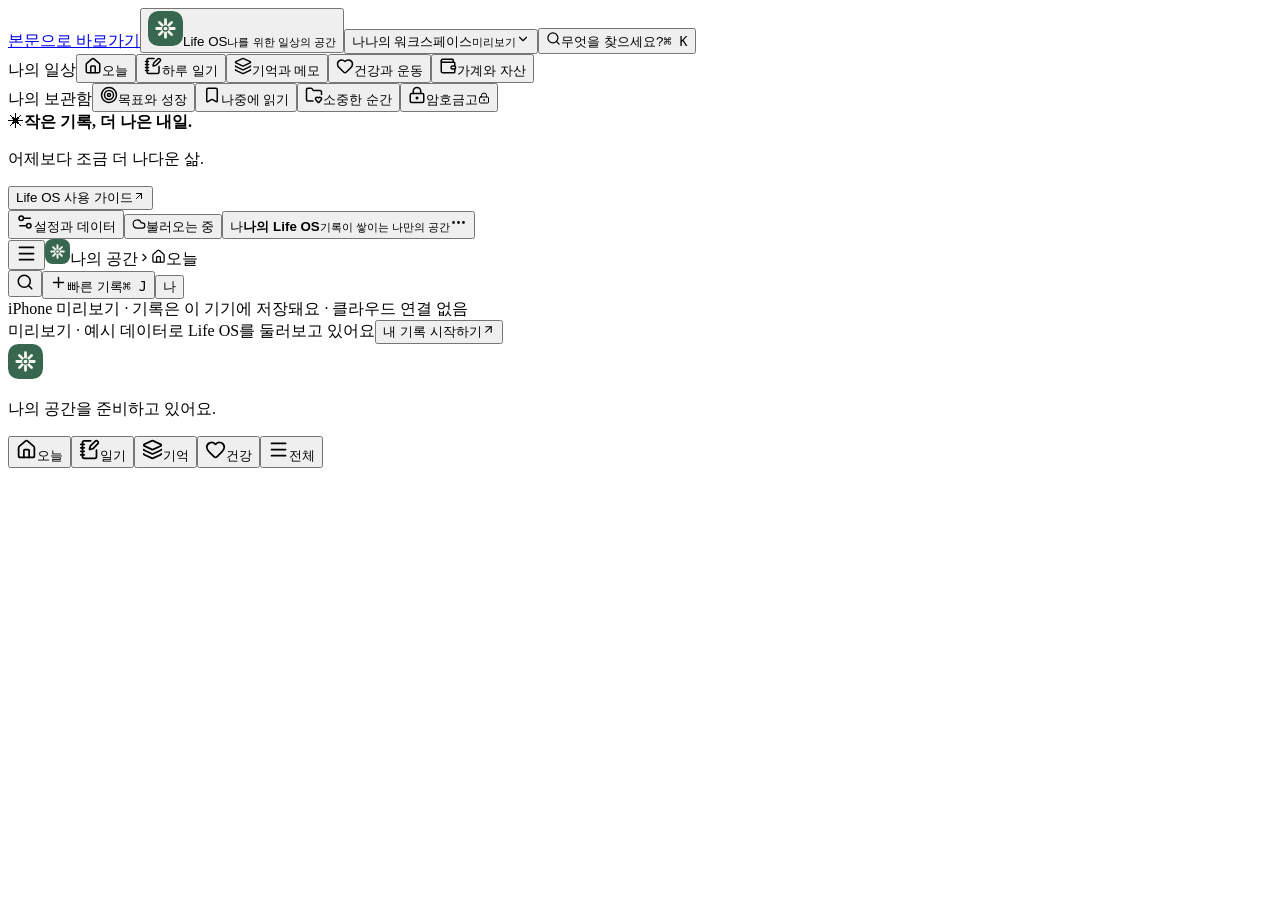
==== index.html @ 58270450 "Publish final mobile form labels (e058612)" ====
<!DOCTYPE html><!--ZVT_ouQ_8qPMRodNHxAwD--><html lang="ko"><head><meta charSet="utf-8"/><meta name="viewport" content="width=device-width, initial-scale=1, maximum-scale=5, viewport-fit=cover, user-scalable=yes"/><link rel="stylesheet" href="/life-os-preview/_next/static/css/5f146558dd78c347.css" data-precedence="next"/><link rel="stylesheet" href="/life-os-preview/_next/static/css/6b6b8d542227dc11.css" data-precedence="next"/><link rel="preload" as="script" fetchPriority="low" href="/life-os-preview/_next/static/chunks/webpack-3ca9d84e70047cd1.js"/><script src="/life-os-preview/_next/static/chunks/4bd1b696-21f374d1156f834a.js" async=""></script><script src="/life-os-preview/_next/static/chunks/255-98f74f240120ecde.js" async=""></script><script src="/life-os-preview/_next/static/chunks/main-app-46abf93aa60a76f0.js" async=""></script><script src="/life-os-preview/_next/static/chunks/app/not-found-41e54d8db287b34d.js" async=""></script><script src="/life-os-preview/_next/static/chunks/0e142730-4d93b820d0ef54a9.js" async=""></script><script src="/life-os-preview/_next/static/chunks/711f8d0a-b3cd8eb11a6646cd.js" async=""></script><script src="/life-os-preview/_next/static/chunks/d8adc87b-2cb2e5471e2c8c6d.js" async=""></script><script src="/life-os-preview/_next/static/chunks/646-1cad0a4ef7252cbd.js" async=""></script><script src="/life-os-preview/_next/static/chunks/app/page-7c8b6e9e6233e9b8.js" async=""></script><script src="/life-os-preview/_next/static/chunks/app/global-error-e2a6159bb9f7cc76.js" async=""></script><meta name="theme-color" content="#f6f7f5"/><title>Life OS — iPhone 미리보기</title><meta name="description" content="하루의 기록이 내일의 방향이 되도록. 일기, 건강, 기억, 재정과 성장을 연결하는 나만의 Life OS."/><link rel="manifest" href="/life-os-preview/manifest.json"/><meta name="mobile-web-app-capable" content="yes"/><meta name="apple-mobile-web-app-title" content="Life OS"/><meta name="apple-mobile-web-app-status-bar-style" content="default"/><link rel="icon" href="/life-os-preview/icons/icon-192.svg"/><link rel="apple-touch-icon" href="/life-os-preview/icons/apple-touch-icon.png"/><script src="/life-os-preview/_next/static/chunks/polyfills-42372ed130431b0a.js" noModule=""></script></head><body><div hidden=""><!--$--><!--/$--></div><div class="life-app"><aside class="sidebar"><a href="#main-content" class="skip-link">본문으로 바로가기</a><button class="brand" aria-label="Life OS 홈"><svg width="35" height="35" viewBox="0 0 40 40" fill="none" aria-hidden="true"><rect width="40" height="40" rx="12" fill="#386750"></rect><path d="M20 10V30M10 20H30M13 13L27 27M13 27L27 13" stroke="#F7F8ED" stroke-width="3.2" stroke-linecap="round"></path><circle cx="20" cy="20" r="3.8" fill="#386750"></circle><circle cx="20" cy="20" r="2.1" fill="#F7F8ED"></circle></svg><span>Life OS<small>나를 위한 일상의 공간</small></span></button><button class="workspace-switch"><span class="workspace-avatar">나</span><span>나의 워크스페이스<small>미리보기</small></span><svg xmlns="http://www.w3.org/2000/svg" width="14" height="14" viewBox="0 0 24 24" fill="none" stroke="currentColor" stroke-width="2" stroke-linecap="round" stroke-linejoin="round" class="lucide lucide-chevron-down" aria-hidden="true"><path d="m6 9 6 6 6-6"></path></svg></button><button class="sidebar-search"><svg xmlns="http://www.w3.org/2000/svg" width="15" height="15" viewBox="0 0 24 24" fill="none" stroke="currentColor" stroke-width="2" stroke-linecap="round" stroke-linejoin="round" class="lucide lucide-search" aria-hidden="true"><path d="m21 21-4.34-4.34"></path><circle cx="11" cy="11" r="8"></circle></svg><span>무엇을 찾으세요?</span><kbd>⌘ K</kbd></button><nav aria-label="주 메뉴"><div class="nav-group"><span class="nav-label">나의 일상</span><button class="nav-item active" aria-current="page"><svg xmlns="http://www.w3.org/2000/svg" width="18" height="18" viewBox="0 0 24 24" fill="none" stroke="currentColor" stroke-width="2" stroke-linecap="round" stroke-linejoin="round" class="lucide lucide-house lucide-home" aria-hidden="true"><path d="M15 21v-8a1 1 0 0 0-1-1h-4a1 1 0 0 0-1 1v8"></path><path d="M3 10a2 2 0 0 1 .709-1.528l7-6a2 2 0 0 1 2.582 0l7 6A2 2 0 0 1 21 10v9a2 2 0 0 1-2 2H5a2 2 0 0 1-2-2z"></path></svg><span>오늘</span><span class="nav-today-dot"></span></button><button class="nav-item "><svg xmlns="http://www.w3.org/2000/svg" width="18" height="18" viewBox="0 0 24 24" fill="none" stroke="currentColor" stroke-width="2" stroke-linecap="round" stroke-linejoin="round" class="lucide lucide-notebook-pen" aria-hidden="true"><path d="M13.4 2H6a2 2 0 0 0-2 2v16a2 2 0 0 0 2 2h12a2 2 0 0 0 2-2v-7.4"></path><path d="M2 6h4"></path><path d="M2 10h4"></path><path d="M2 14h4"></path><path d="M2 18h4"></path><path d="M21.378 5.626a1 1 0 1 0-3.004-3.004l-5.01 5.012a2 2 0 0 0-.506.854l-.837 2.87a.5.5 0 0 0 .62.62l2.87-.837a2 2 0 0 0 .854-.506z"></path></svg><span>하루 일기</span></button><button class="nav-item "><svg xmlns="http://www.w3.org/2000/svg" width="18" height="18" viewBox="0 0 24 24" fill="none" stroke="currentColor" stroke-width="2" stroke-linecap="round" stroke-linejoin="round" class="lucide lucide-layers lucide-layers-3" aria-hidden="true"><path d="M12.83 2.18a2 2 0 0 0-1.66 0L2.6 6.08a1 1 0 0 0 0 1.83l8.58 3.91a2 2 0 0 0 1.66 0l8.58-3.9a1 1 0 0 0 0-1.83z"></path><path d="M2 12a1 1 0 0 0 .58.91l8.6 3.91a2 2 0 0 0 1.65 0l8.58-3.9A1 1 0 0 0 22 12"></path><path d="M2 17a1 1 0 0 0 .58.91l8.6 3.91a2 2 0 0 0 1.65 0l8.58-3.9A1 1 0 0 0 22 17"></path></svg><span>기억과 메모</span></button><button class="nav-item "><svg xmlns="http://www.w3.org/2000/svg" width="18" height="18" viewBox="0 0 24 24" fill="none" stroke="currentColor" stroke-width="2" stroke-linecap="round" stroke-linejoin="round" class="lucide lucide-heart" aria-hidden="true"><path d="M2 9.5a5.5 5.5 0 0 1 9.591-3.676.56.56 0 0 0 .818 0A5.49 5.49 0 0 1 22 9.5c0 2.29-1.5 4-3 5.5l-5.492 5.313a2 2 0 0 1-3 .019L5 15c-1.5-1.5-3-3.2-3-5.5"></path></svg><span>건강과 운동</span></button><button class="nav-item "><svg xmlns="http://www.w3.org/2000/svg" width="18" height="18" viewBox="0 0 24 24" fill="none" stroke="currentColor" stroke-width="2" stroke-linecap="round" stroke-linejoin="round" class="lucide lucide-wallet" aria-hidden="true"><path d="M19 7V4a1 1 0 0 0-1-1H5a2 2 0 0 0 0 4h15a1 1 0 0 1 1 1v4h-3a2 2 0 0 0 0 4h3a1 1 0 0 0 1-1v-2a1 1 0 0 0-1-1"></path><path d="M3 5v14a2 2 0 0 0 2 2h15a1 1 0 0 0 1-1v-4"></path></svg><span>가계와 자산</span></button></div><div class="nav-group"><span class="nav-label">나의 보관함</span><button class="nav-item "><svg xmlns="http://www.w3.org/2000/svg" width="18" height="18" viewBox="0 0 24 24" fill="none" stroke="currentColor" stroke-width="2" stroke-linecap="round" stroke-linejoin="round" class="lucide lucide-target" aria-hidden="true"><circle cx="12" cy="12" r="10"></circle><circle cx="12" cy="12" r="6"></circle><circle cx="12" cy="12" r="2"></circle></svg><span>목표와 성장</span></button><button class="nav-item "><svg xmlns="http://www.w3.org/2000/svg" width="18" height="18" viewBox="0 0 24 24" fill="none" stroke="currentColor" stroke-width="2" stroke-linecap="round" stroke-linejoin="round" class="lucide lucide-bookmark" aria-hidden="true"><path d="M17 3a2 2 0 0 1 2 2v15a1 1 0 0 1-1.496.868l-4.512-2.578a2 2 0 0 0-1.984 0l-4.512 2.578A1 1 0 0 1 5 20V5a2 2 0 0 1 2-2z"></path></svg><span>나중에 읽기</span></button><button class="nav-item "><svg xmlns="http://www.w3.org/2000/svg" width="18" height="18" viewBox="0 0 24 24" fill="none" stroke="currentColor" stroke-width="2" stroke-linecap="round" stroke-linejoin="round" class="lucide lucide-folder-heart" aria-hidden="true"><path d="M10.638 20H4a2 2 0 0 1-2-2V5a2 2 0 0 1 2-2h3.9a2 2 0 0 1 1.69.9l.81 1.2a2 2 0 0 0 1.67.9H20a2 2 0 0 1 2 2v3.417"></path><path d="M14.62 18.8A2.25 2.25 0 1 1 18 15.836a2.25 2.25 0 1 1 3.38 2.966l-2.626 2.856a.998.998 0 0 1-1.507 0z"></path></svg><span>소중한 순간</span></button><button class="nav-item "><svg xmlns="http://www.w3.org/2000/svg" width="18" height="18" viewBox="0 0 24 24" fill="none" stroke="currentColor" stroke-width="2" stroke-linecap="round" stroke-linejoin="round" class="lucide lucide-lock-keyhole" aria-hidden="true"><circle cx="12" cy="16" r="1"></circle><rect x="3" y="10" width="18" height="12" rx="2"></rect><path d="M7 10V7a5 5 0 0 1 10 0v3"></path></svg><span>암호금고</span><svg xmlns="http://www.w3.org/2000/svg" width="12" height="12" viewBox="0 0 24 24" fill="none" stroke="currentColor" stroke-width="2" stroke-linecap="round" stroke-linejoin="round" class="lucide lucide-lock-keyhole nav-end-icon" aria-hidden="true"><circle cx="12" cy="16" r="1"></circle><rect x="3" y="10" width="18" height="12" rx="2"></rect><path d="M7 10V7a5 5 0 0 1 10 0v3"></path></svg></button></div></nav><div class="sidebar-bottom"><div class="sidebar-note"><span class="mini-plant">✳</span><strong>작은 기록, 더 나은 내일.</strong><p>어제보다 조금 더 나다운 삶.</p><button>Life OS 사용 가이드<svg xmlns="http://www.w3.org/2000/svg" width="12" height="12" viewBox="0 0 24 24" fill="none" stroke="currentColor" stroke-width="2" stroke-linecap="round" stroke-linejoin="round" class="lucide lucide-arrow-up-right" aria-hidden="true"><path d="M7 7h10v10"></path><path d="M7 17 17 7"></path></svg></button></div><button class="nav-item "><svg xmlns="http://www.w3.org/2000/svg" width="18" height="18" viewBox="0 0 24 24" fill="none" stroke="currentColor" stroke-width="2" stroke-linecap="round" stroke-linejoin="round" class="lucide lucide-settings-2" aria-hidden="true"><path d="M14 17H5"></path><path d="M19 7h-9"></path><circle cx="17" cy="17" r="3"></circle><circle cx="7" cy="7" r="3"></circle></svg><span>설정과 데이터</span></button><button class="sync-status"><svg xmlns="http://www.w3.org/2000/svg" width="14" height="14" viewBox="0 0 24 24" fill="none" stroke="currentColor" stroke-width="2" stroke-linecap="round" stroke-linejoin="round" class="lucide lucide-cloud" aria-hidden="true"><path d="M17.5 19H9a7 7 0 1 1 6.71-9h1.79a4.5 4.5 0 1 1 0 9Z"></path></svg><span>불러오는 중</span><span class="status-dot "></span></button><button class="sidebar-profile"><span class="avatar">나</span><span><strong>나의 Life OS</strong><small>기록이 쌓이는 나만의 공간</small></span><svg xmlns="http://www.w3.org/2000/svg" width="17" height="17" viewBox="0 0 24 24" fill="none" stroke="currentColor" stroke-width="2" stroke-linecap="round" stroke-linejoin="round" class="lucide lucide-ellipsis lucide-more-horizontal" aria-hidden="true"><circle cx="12" cy="12" r="1"></circle><circle cx="19" cy="12" r="1"></circle><circle cx="5" cy="12" r="1"></circle></svg></button></div></aside><div class="app-workspace"><header class="topbar"><div class="breadcrumb"><button class="mobile-menu icon-button" aria-label="전체 메뉴 열기"><svg xmlns="http://www.w3.org/2000/svg" width="21" height="21" viewBox="0 0 24 24" fill="none" stroke="currentColor" stroke-width="2" stroke-linecap="round" stroke-linejoin="round" class="lucide lucide-menu" aria-hidden="true"><path d="M4 5h16"></path><path d="M4 12h16"></path><path d="M4 19h16"></path></svg></button><svg width="25" height="25" viewBox="0 0 40 40" fill="none" aria-hidden="true"><rect width="40" height="40" rx="12" fill="#386750"></rect><path d="M20 10V30M10 20H30M13 13L27 27M13 27L27 13" stroke="#F7F8ED" stroke-width="3.2" stroke-linecap="round"></path><circle cx="20" cy="20" r="3.8" fill="#386750"></circle><circle cx="20" cy="20" r="2.1" fill="#F7F8ED"></circle></svg><span class="breadcrumb-space">나의 공간</span><svg xmlns="http://www.w3.org/2000/svg" width="13" height="13" viewBox="0 0 24 24" fill="none" stroke="currentColor" stroke-width="2" stroke-linecap="round" stroke-linejoin="round" class="lucide lucide-chevron-right" aria-hidden="true"><path d="m9 18 6-6-6-6"></path></svg><span class="breadcrumb-current"><svg xmlns="http://www.w3.org/2000/svg" width="15" height="15" viewBox="0 0 24 24" fill="none" stroke="currentColor" stroke-width="2" stroke-linecap="round" stroke-linejoin="round" class="lucide lucide-house lucide-home" aria-hidden="true"><path d="M15 21v-8a1 1 0 0 0-1-1h-4a1 1 0 0 0-1 1v8"></path><path d="M3 10a2 2 0 0 1 .709-1.528l7-6a2 2 0 0 1 2.582 0l7 6A2 2 0 0 1 21 10v9a2 2 0 0 1-2 2H5a2 2 0 0 1-2-2z"></path></svg>오늘</span></div><div class="topbar-actions"><button class="topbar-search icon-button" aria-label="전체 기록 검색"><svg xmlns="http://www.w3.org/2000/svg" width="18" height="18" viewBox="0 0 24 24" fill="none" stroke="currentColor" stroke-width="2" stroke-linecap="round" stroke-linejoin="round" class="lucide lucide-search" aria-hidden="true"><path d="m21 21-4.34-4.34"></path><circle cx="11" cy="11" r="8"></circle></svg></button><button class="quick-add"><svg xmlns="http://www.w3.org/2000/svg" width="17" height="17" viewBox="0 0 24 24" fill="none" stroke="currentColor" stroke-width="2" stroke-linecap="round" stroke-linejoin="round" class="lucide lucide-plus" aria-hidden="true"><path d="M5 12h14"></path><path d="M12 5v14"></path></svg><span>빠른 기록</span><kbd>⌘ J</kbd></button><button class="avatar topbar-avatar" aria-label="계정 설정">나</button></div></header><div class="preview-notice" role="note">iPhone 미리보기 · 기록은 이 기기에 저장돼요 · 클라우드 연결 없음</div><div class="demo-bar"><span><span class="demo-dot"></span>미리보기<!-- --> <span class="demo-explanation">· 예시 데이터로 Life OS를 둘러보고 있어요</span></span><button>내 기록 시작하기<svg xmlns="http://www.w3.org/2000/svg" width="13" height="13" viewBox="0 0 24 24" fill="none" stroke="currentColor" stroke-width="2" stroke-linecap="round" stroke-linejoin="round" class="lucide lucide-arrow-up-right" aria-hidden="true"><path d="M7 7h10v10"></path><path d="M7 17 17 7"></path></svg></button></div><main id="main-content" class="main-content" tabindex="-1"><div class="loading-state"><svg width="35" height="35" viewBox="0 0 40 40" fill="none" aria-hidden="true"><rect width="40" height="40" rx="12" fill="#386750"></rect><path d="M20 10V30M10 20H30M13 13L27 27M13 27L27 13" stroke="#F7F8ED" stroke-width="3.2" stroke-linecap="round"></path><circle cx="20" cy="20" r="3.8" fill="#386750"></circle><circle cx="20" cy="20" r="2.1" fill="#F7F8ED"></circle></svg><p>나의 공간을 준비하고 있어요.</p></div></main></div><nav class="mobile-bottom-nav" aria-label="모바일 메뉴"><button class="active" aria-current="page"><svg xmlns="http://www.w3.org/2000/svg" width="21" height="21" viewBox="0 0 24 24" fill="none" stroke="currentColor" stroke-width="2" stroke-linecap="round" stroke-linejoin="round" class="lucide lucide-house lucide-home" aria-hidden="true"><path d="M15 21v-8a1 1 0 0 0-1-1h-4a1 1 0 0 0-1 1v8"></path><path d="M3 10a2 2 0 0 1 .709-1.528l7-6a2 2 0 0 1 2.582 0l7 6A2 2 0 0 1 21 10v9a2 2 0 0 1-2 2H5a2 2 0 0 1-2-2z"></path></svg><span>오늘</span></button><button class=""><svg xmlns="http://www.w3.org/2000/svg" width="21" height="21" viewBox="0 0 24 24" fill="none" stroke="currentColor" stroke-width="2" stroke-linecap="round" stroke-linejoin="round" class="lucide lucide-notebook-pen" aria-hidden="true"><path d="M13.4 2H6a2 2 0 0 0-2 2v16a2 2 0 0 0 2 2h12a2 2 0 0 0 2-2v-7.4"></path><path d="M2 6h4"></path><path d="M2 10h4"></path><path d="M2 14h4"></path><path d="M2 18h4"></path><path d="M21.378 5.626a1 1 0 1 0-3.004-3.004l-5.01 5.012a2 2 0 0 0-.506.854l-.837 2.87a.5.5 0 0 0 .62.62l2.87-.837a2 2 0 0 0 .854-.506z"></path></svg><span>일기</span></button><button class=""><svg xmlns="http://www.w3.org/2000/svg" width="21" height="21" viewBox="0 0 24 24" fill="none" stroke="currentColor" stroke-width="2" stroke-linecap="round" stroke-linejoin="round" class="lucide lucide-layers lucide-layers-3" aria-hidden="true"><path d="M12.83 2.18a2 2 0 0 0-1.66 0L2.6 6.08a1 1 0 0 0 0 1.83l8.58 3.91a2 2 0 0 0 1.66 0l8.58-3.9a1 1 0 0 0 0-1.83z"></path><path d="M2 12a1 1 0 0 0 .58.91l8.6 3.91a2 2 0 0 0 1.65 0l8.58-3.9A1 1 0 0 0 22 12"></path><path d="M2 17a1 1 0 0 0 .58.91l8.6 3.91a2 2 0 0 0 1.65 0l8.58-3.9A1 1 0 0 0 22 17"></path></svg><span>기억</span></button><button class=""><svg xmlns="http://www.w3.org/2000/svg" width="21" height="21" viewBox="0 0 24 24" fill="none" stroke="currentColor" stroke-width="2" stroke-linecap="round" stroke-linejoin="round" class="lucide lucide-heart" aria-hidden="true"><path d="M2 9.5a5.5 5.5 0 0 1 9.591-3.676.56.56 0 0 0 .818 0A5.49 5.49 0 0 1 22 9.5c0 2.29-1.5 4-3 5.5l-5.492 5.313a2 2 0 0 1-3 .019L5 15c-1.5-1.5-3-3.2-3-5.5"></path></svg><span>건강</span></button><button class=""><svg xmlns="http://www.w3.org/2000/svg" width="21" height="21" viewBox="0 0 24 24" fill="none" stroke="currentColor" stroke-width="2" stroke-linecap="round" stroke-linejoin="round" class="lucide lucide-menu" aria-hidden="true"><path d="M4 5h16"></path><path d="M4 12h16"></path><path d="M4 19h16"></path></svg><span>전체</span></button></nav></div><!--$--><!--/$--><script src="/life-os-preview/_next/static/chunks/webpack-3ca9d84e70047cd1.js" id="_R_" async=""></script><script>(self.__next_f=self.__next_f||[]).push([0])</script><script>self.__next_f.push([1,"1:\"$Sreact.fragment\"\n2:I[9766,[],\"\"]\n3:I[8924,[],\"\"]\n4:I[2619,[\"345\",\"static/chunks/app/not-found-41e54d8db287b34d.js\"],\"\"]\n5:I[1142,[\"301\",\"static/chunks/0e142730-4d93b820d0ef54a9.js\",\"583\",\"static/chunks/711f8d0a-b3cd8eb11a6646cd.js\",\"58\",\"static/chunks/d8adc87b-2cb2e5471e2c8c6d.js\",\"646\",\"static/chunks/646-1cad0a4ef7252cbd.js\",\"974\",\"static/chunks/app/page-7c8b6e9e6233e9b8.js\"],\"LifeOS\"]\n6:I[4431,[],\"OutletBoundary\"]\n8:I[5278,[],\"AsyncMetadataOutlet\"]\na:I[4431,[],\"ViewportBoundary\"]\nc:I[4431,[],\"MetadataBoundary\"]\nd:\"$Sreact.suspense\"\nf:I[4062,[\"219\",\"static/chunks/app/global-error-e2a6159bb9f7cc76.js\"],\"default\"]\n:HL[\"/life-os-preview/_next/static/css/5f146558dd78c347.css\",\"style\"]\n:HL[\"/life-os-preview/_next/static/css/6b6b8d542227dc11.css\",\"style\"]\n"])</script><script>self.__next_f.push([1,"0:{\"P\":null,\"b\":\"ZVT-ouQ_8qPMRodNHxAwD\",\"p\":\"/life-os-preview\",\"c\":[\"\",\"\"],\"i\":false,\"f\":[[[\"\",{\"children\":[\"__PAGE__\",{}]},\"$undefined\",\"$undefined\",true],[\"\",[\"$\",\"$1\",\"c\",{\"children\":[[[\"$\",\"link\",\"0\",{\"rel\":\"stylesheet\",\"href\":\"/life-os-preview/_next/static/css/5f146558dd78c347.css\",\"precedence\":\"next\",\"crossOrigin\":\"$undefined\",\"nonce\":\"$undefined\"}]],[\"$\",\"html\",null,{\"lang\":\"ko\",\"children\":[\"$\",\"body\",null,{\"children\":[\"$\",\"$L2\",null,{\"parallelRouterKey\":\"children\",\"error\":\"$undefined\",\"errorStyles\":\"$undefined\",\"errorScripts\":\"$undefined\",\"template\":[\"$\",\"$L3\",null,{}],\"templateStyles\":\"$undefined\",\"templateScripts\":\"$undefined\",\"notFound\":[[\"$\",\"div\",null,{\"className\":\"empty-state\",\"style\":{\"minHeight\":\"100dvh\"},\"children\":[[\"$\",\"span\",null,{\"className\":\"empty-icon\",\"aria-hidden\":\"true\",\"children\":\"✳\"}],[\"$\",\"h2\",null,{\"children\":\"페이지를 찾을 수 없어요\"}],[\"$\",\"p\",null,{\"children\":\"주소를 확인하거나 나의 하루로 돌아가 주세요.\"}],[\"$\",\"$L4\",null,{\"href\":\"/\",\"className\":\"button button-primary\",\"children\":\"홈으로 돌아가기\"}]]}],[]],\"forbidden\":\"$undefined\",\"unauthorized\":\"$undefined\"}]}]}]]}],{\"children\":[\"__PAGE__\",[\"$\",\"$1\",\"c\",{\"children\":[[\"$\",\"$L5\",null,{}],[[\"$\",\"link\",\"0\",{\"rel\":\"stylesheet\",\"href\":\"/life-os-preview/_next/static/css/6b6b8d542227dc11.css\",\"precedence\":\"next\",\"crossOrigin\":\"$undefined\",\"nonce\":\"$undefined\"}]],[\"$\",\"$L6\",null,{\"children\":[\"$L7\",[\"$\",\"$L8\",null,{\"promise\":\"$@9\"}]]}]]}],{},null,false]},null,false],[\"$\",\"$1\",\"h\",{\"children\":[null,[[\"$\",\"$La\",null,{\"children\":\"$Lb\"}],null],[\"$\",\"$Lc\",null,{\"children\":[\"$\",\"div\",null,{\"hidden\":true,\"children\":[\"$\",\"$d\",null,{\"fallback\":null,\"children\":\"$Le\"}]}]}]]}],false]],\"m\":\"$undefined\",\"G\":[\"$f\",[]],\"s\":false,\"S\":true}\n"])</script><script>self.__next_f.push([1,"b:[[\"$\",\"meta\",\"0\",{\"charSet\":\"utf-8\"}],[\"$\",\"meta\",\"1\",{\"name\":\"viewport\",\"content\":\"width=device-width, initial-scale=1, maximum-scale=5, viewport-fit=cover, user-scalable=yes\"}],[\"$\",\"meta\",\"2\",{\"name\":\"theme-color\",\"content\":\"#f6f7f5\"}]]\n7:null\n"])</script><script>self.__next_f.push([1,"10:I[622,[],\"IconMark\"]\n"])</script><script>self.__next_f.push([1,"9:{\"metadata\":[[\"$\",\"title\",\"0\",{\"children\":\"Life OS — iPhone 미리보기\"}],[\"$\",\"meta\",\"1\",{\"name\":\"description\",\"content\":\"하루의 기록이 내일의 방향이 되도록. 일기, 건강, 기억, 재정과 성장을 연결하는 나만의 Life OS.\"}],[\"$\",\"link\",\"2\",{\"rel\":\"manifest\",\"href\":\"/life-os-preview/manifest.json\",\"crossOrigin\":\"$undefined\"}],[\"$\",\"meta\",\"3\",{\"name\":\"mobile-web-app-capable\",\"content\":\"yes\"}],[\"$\",\"meta\",\"4\",{\"name\":\"apple-mobile-web-app-title\",\"content\":\"Life OS\"}],[\"$\",\"meta\",\"5\",{\"name\":\"apple-mobile-web-app-status-bar-style\",\"content\":\"default\"}],[\"$\",\"link\",\"6\",{\"rel\":\"icon\",\"href\":\"/life-os-preview/icons/icon-192.svg\"}],[\"$\",\"link\",\"7\",{\"rel\":\"apple-touch-icon\",\"href\":\"/life-os-preview/icons/apple-touch-icon.png\"}],[\"$\",\"$L10\",\"8\",{}]],\"error\":null,\"digest\":\"$undefined\"}\n"])</script><script>self.__next_f.push([1,"e:\"$9:metadata\"\n"])</script></body></html>
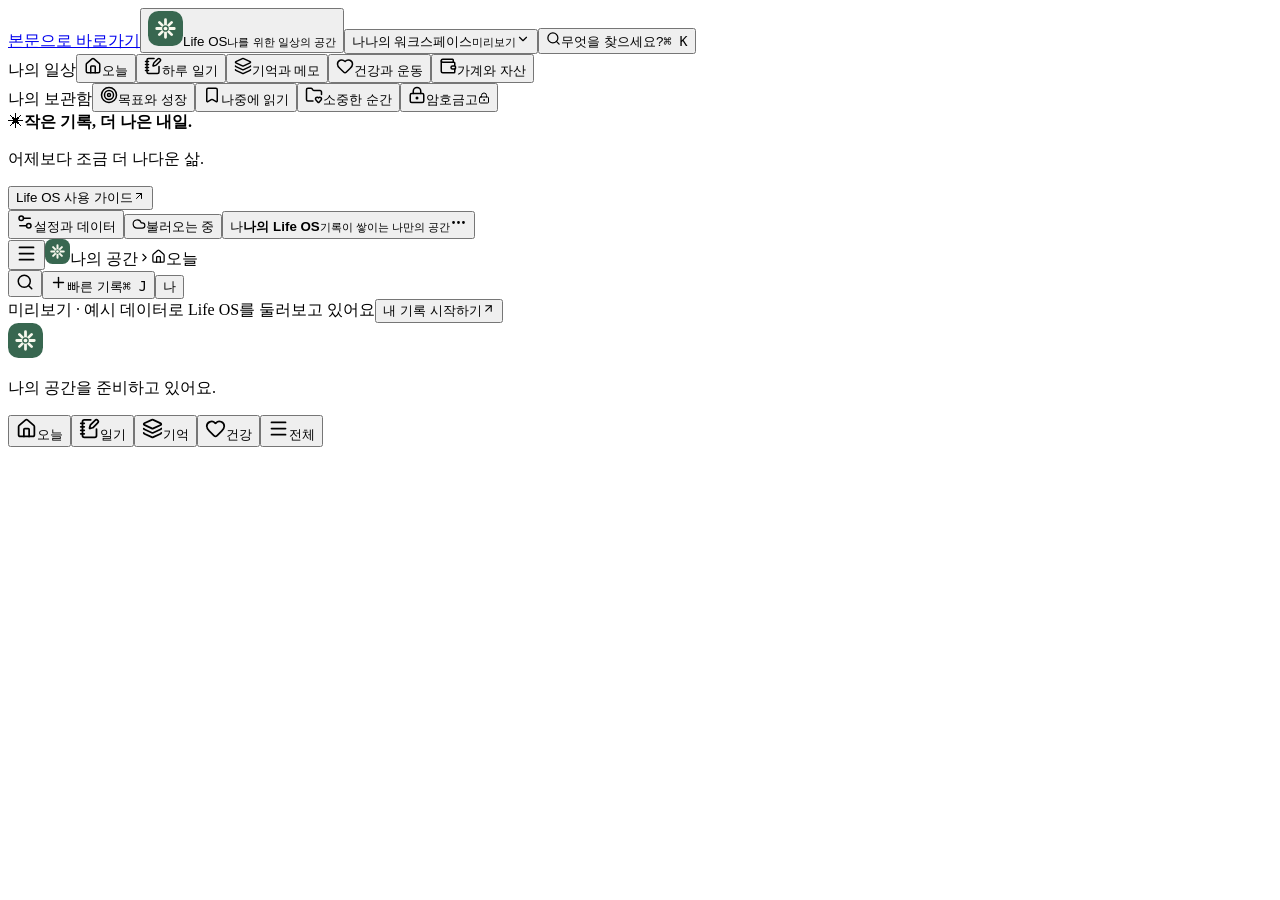
==== commit 8b72dd27: "Publish final mobile form labels (4220eb4)" ====
--- a/index.html
+++ b/index.html
@@ -1 +1 @@
-<!DOCTYPE html><!--ZVT_ouQ_8qPMRodNHxAwD--><html lang="ko"><head><meta charSet="utf-8"/><meta name="viewport" content="width=device-width, initial-scale=1, maximum-scale=5, viewport-fit=cover, user-scalable=yes"/><link rel="stylesheet" href="/life-os-preview/_next/static/css/5f146558dd78c347.css" data-precedence="next"/><link rel="stylesheet" href="/life-os-preview/_next/static/css/6b6b8d542227dc11.css" data-precedence="next"/><link rel="preload" as="script" fetchPriority="low" href="/life-os-preview/_next/static/chunks/webpack-3ca9d84e70047cd1.js"/><script src="/life-os-preview/_next/static/chunks/4bd1b696-21f374d1156f834a.js" async=""></script><script src="/life-os-preview/_next/static/chunks/255-98f74f240120ecde.js" async=""></script><script src="/life-os-preview/_next/static/chunks/main-app-46abf93aa60a76f0.js" async=""></script><script src="/life-os-preview/_next/static/chunks/app/not-found-41e54d8db287b34d.js" async=""></script><script src="/life-os-preview/_next/static/chunks/0e142730-4d93b820d0ef54a9.js" async=""></script><script src="/life-os-preview/_next/static/chunks/711f8d0a-b3cd8eb11a6646cd.js" async=""></script><script src="/life-os-preview/_next/static/chunks/d8adc87b-2cb2e5471e2c8c6d.js" async=""></script><script src="/life-os-preview/_next/static/chunks/646-1cad0a4ef7252cbd.js" async=""></script><script src="/life-os-preview/_next/static/chunks/app/page-7c8b6e9e6233e9b8.js" async=""></script><script src="/life-os-preview/_next/static/chunks/app/global-error-e2a6159bb9f7cc76.js" async=""></script><meta name="theme-color" content="#f6f7f5"/><title>Life OS — iPhone 미리보기</title><meta name="description" content="하루의 기록이 내일의 방향이 되도록. 일기, 건강, 기억, 재정과 성장을 연결하는 나만의 Life OS."/><link rel="manifest" href="/life-os-preview/manifest.json"/><meta name="mobile-web-app-capable" content="yes"/><meta name="apple-mobile-web-app-title" content="Life OS"/><meta name="apple-mobile-web-app-status-bar-style" content="default"/><link rel="icon" href="/life-os-preview/icons/icon-192.svg"/><link rel="apple-touch-icon" href="/life-os-preview/icons/apple-touch-icon.png"/><script src="/life-os-preview/_next/static/chunks/polyfills-42372ed130431b0a.js" noModule=""></script></head><body><div hidden=""><!--$--><!--/$--></div><div class="life-app"><aside class="sidebar"><a href="#main-content" class="skip-link">본문으로 바로가기</a><button class="brand" aria-label="Life OS 홈"><svg width="35" height="35" viewBox="0 0 40 40" fill="none" aria-hidden="true"><rect width="40" height="40" rx="12" fill="#386750"></rect><path d="M20 10V30M10 20H30M13 13L27 27M13 27L27 13" stroke="#F7F8ED" stroke-width="3.2" stroke-linecap="round"></path><circle cx="20" cy="20" r="3.8" fill="#386750"></circle><circle cx="20" cy="20" r="2.1" fill="#F7F8ED"></circle></svg><span>Life OS<small>나를 위한 일상의 공간</small></span></button><button class="workspace-switch"><span class="workspace-avatar">나</span><span>나의 워크스페이스<small>미리보기</small></span><svg xmlns="http://www.w3.org/2000/svg" width="14" height="14" viewBox="0 0 24 24" fill="none" stroke="currentColor" stroke-width="2" stroke-linecap="round" stroke-linejoin="round" class="lucide lucide-chevron-down" aria-hidden="true"><path d="m6 9 6 6 6-6"></path></svg></button><button class="sidebar-search"><svg xmlns="http://www.w3.org/2000/svg" width="15" height="15" viewBox="0 0 24 24" fill="none" stroke="currentColor" stroke-width="2" stroke-linecap="round" stroke-linejoin="round" class="lucide lucide-search" aria-hidden="true"><path d="m21 21-4.34-4.34"></path><circle cx="11" cy="11" r="8"></circle></svg><span>무엇을 찾으세요?</span><kbd>⌘ K</kbd></button><nav aria-label="주 메뉴"><div class="nav-group"><span class="nav-label">나의 일상</span><button class="nav-item active" aria-current="page"><svg xmlns="http://www.w3.org/2000/svg" width="18" height="18" viewBox="0 0 24 24" fill="none" stroke="currentColor" stroke-width="2" stroke-linecap="round" stroke-linejoin="round" class="lucide lucide-house lucide-home" aria-hidden="true"><path d="M15 21v-8a1 1 0 0 0-1-1h-4a1 1 0 0 0-1 1v8"></path><path d="M3 10a2 2 0 0 1 .709-1.528l7-6a2 2 0 0 1 2.582 0l7 6A2 2 0 0 1 21 10v9a2 2 0 0 1-2 2H5a2 2 0 0 1-2-2z"></path></svg><span>오늘</span><span class="nav-today-dot"></span></button><button class="nav-item "><svg xmlns="http://www.w3.org/2000/svg" width="18" height="18" viewBox="0 0 24 24" fill="none" stroke="currentColor" stroke-width="2" stroke-linecap="round" stroke-linejoin="round" class="lucide lucide-notebook-pen" aria-hidden="true"><path d="M13.4 2H6a2 2 0 0 0-2 2v16a2 2 0 0 0 2 2h12a2 2 0 0 0 2-2v-7.4"></path><path d="M2 6h4"></path><path d="M2 10h4"></path><path d="M2 14h4"></path><path d="M2 18h4"></path><path d="M21.378 5.626a1 1 0 1 0-3.004-3.004l-5.01 5.012a2 2 0 0 0-.506.854l-.837 2.87a.5.5 0 0 0 .62.62l2.87-.837a2 2 0 0 0 .854-.506z"></path></svg><span>하루 일기</span></button><button class="nav-item "><svg xmlns="http://www.w3.org/2000/svg" width="18" height="18" viewBox="0 0 24 24" fill="none" stroke="currentColor" stroke-width="2" stroke-linecap="round" stroke-linejoin="round" class="lucide lucide-layers lucide-layers-3" aria-hidden="true"><path d="M12.83 2.18a2 2 0 0 0-1.66 0L2.6 6.08a1 1 0 0 0 0 1.83l8.58 3.91a2 2 0 0 0 1.66 0l8.58-3.9a1 1 0 0 0 0-1.83z"></path><path d="M2 12a1 1 0 0 0 .58.91l8.6 3.91a2 2 0 0 0 1.65 0l8.58-3.9A1 1 0 0 0 22 12"></path><path d="M2 17a1 1 0 0 0 .58.91l8.6 3.91a2 2 0 0 0 1.65 0l8.58-3.9A1 1 0 0 0 22 17"></path></svg><span>기억과 메모</span></button><button class="nav-item "><svg xmlns="http://www.w3.org/2000/svg" width="18" height="18" viewBox="0 0 24 24" fill="none" stroke="currentColor" stroke-width="2" stroke-linecap="round" stroke-linejoin="round" class="lucide lucide-heart" aria-hidden="true"><path d="M2 9.5a5.5 5.5 0 0 1 9.591-3.676.56.56 0 0 0 .818 0A5.49 5.49 0 0 1 22 9.5c0 2.29-1.5 4-3 5.5l-5.492 5.313a2 2 0 0 1-3 .019L5 15c-1.5-1.5-3-3.2-3-5.5"></path></svg><span>건강과 운동</span></button><button class="nav-item "><svg xmlns="http://www.w3.org/2000/svg" width="18" height="18" viewBox="0 0 24 24" fill="none" stroke="currentColor" stroke-width="2" stroke-linecap="round" stroke-linejoin="round" class="lucide lucide-wallet" aria-hidden="true"><path d="M19 7V4a1 1 0 0 0-1-1H5a2 2 0 0 0 0 4h15a1 1 0 0 1 1 1v4h-3a2 2 0 0 0 0 4h3a1 1 0 0 0 1-1v-2a1 1 0 0 0-1-1"></path><path d="M3 5v14a2 2 0 0 0 2 2h15a1 1 0 0 0 1-1v-4"></path></svg><span>가계와 자산</span></button></div><div class="nav-group"><span class="nav-label">나의 보관함</span><button class="nav-item "><svg xmlns="http://www.w3.org/2000/svg" width="18" height="18" viewBox="0 0 24 24" fill="none" stroke="currentColor" stroke-width="2" stroke-linecap="round" stroke-linejoin="round" class="lucide lucide-target" aria-hidden="true"><circle cx="12" cy="12" r="10"></circle><circle cx="12" cy="12" r="6"></circle><circle cx="12" cy="12" r="2"></circle></svg><span>목표와 성장</span></button><button class="nav-item "><svg xmlns="http://www.w3.org/2000/svg" width="18" height="18" viewBox="0 0 24 24" fill="none" stroke="currentColor" stroke-width="2" stroke-linecap="round" stroke-linejoin="round" class="lucide lucide-bookmark" aria-hidden="true"><path d="M17 3a2 2 0 0 1 2 2v15a1 1 0 0 1-1.496.868l-4.512-2.578a2 2 0 0 0-1.984 0l-4.512 2.578A1 1 0 0 1 5 20V5a2 2 0 0 1 2-2z"></path></svg><span>나중에 읽기</span></button><button class="nav-item "><svg xmlns="http://www.w3.org/2000/svg" width="18" height="18" viewBox="0 0 24 24" fill="none" stroke="currentColor" stroke-width="2" stroke-linecap="round" stroke-linejoin="round" class="lucide lucide-folder-heart" aria-hidden="true"><path d="M10.638 20H4a2 2 0 0 1-2-2V5a2 2 0 0 1 2-2h3.9a2 2 0 0 1 1.69.9l.81 1.2a2 2 0 0 0 1.67.9H20a2 2 0 0 1 2 2v3.417"></path><path d="M14.62 18.8A2.25 2.25 0 1 1 18 15.836a2.25 2.25 0 1 1 3.38 2.966l-2.626 2.856a.998.998 0 0 1-1.507 0z"></path></svg><span>소중한 순간</span></button><button class="nav-item "><svg xmlns="http://www.w3.org/2000/svg" width="18" height="18" viewBox="0 0 24 24" fill="none" stroke="currentColor" stroke-width="2" stroke-linecap="round" stroke-linejoin="round" class="lucide lucide-lock-keyhole" aria-hidden="true"><circle cx="12" cy="16" r="1"></circle><rect x="3" y="10" width="18" height="12" rx="2"></rect><path d="M7 10V7a5 5 0 0 1 10 0v3"></path></svg><span>암호금고</span><svg xmlns="http://www.w3.org/2000/svg" width="12" height="12" viewBox="0 0 24 24" fill="none" stroke="currentColor" stroke-width="2" stroke-linecap="round" stroke-linejoin="round" class="lucide lucide-lock-keyhole nav-end-icon" aria-hidden="true"><circle cx="12" cy="16" r="1"></circle><rect x="3" y="10" width="18" height="12" rx="2"></rect><path d="M7 10V7a5 5 0 0 1 10 0v3"></path></svg></button></div></nav><div class="sidebar-bottom"><div class="sidebar-note"><span class="mini-plant">✳</span><strong>작은 기록, 더 나은 내일.</strong><p>어제보다 조금 더 나다운 삶.</p><button>Life OS 사용 가이드<svg xmlns="http://www.w3.org/2000/svg" width="12" height="12" viewBox="0 0 24 24" fill="none" stroke="currentColor" stroke-width="2" stroke-linecap="round" stroke-linejoin="round" class="lucide lucide-arrow-up-right" aria-hidden="true"><path d="M7 7h10v10"></path><path d="M7 17 17 7"></path></svg></button></div><button class="nav-item "><svg xmlns="http://www.w3.org/2000/svg" width="18" height="18" viewBox="0 0 24 24" fill="none" stroke="currentColor" stroke-width="2" stroke-linecap="round" stroke-linejoin="round" class="lucide lucide-settings-2" aria-hidden="true"><path d="M14 17H5"></path><path d="M19 7h-9"></path><circle cx="17" cy="17" r="3"></circle><circle cx="7" cy="7" r="3"></circle></svg><span>설정과 데이터</span></button><button class="sync-status"><svg xmlns="http://www.w3.org/2000/svg" width="14" height="14" viewBox="0 0 24 24" fill="none" stroke="currentColor" stroke-width="2" stroke-linecap="round" stroke-linejoin="round" class="lucide lucide-cloud" aria-hidden="true"><path d="M17.5 19H9a7 7 0 1 1 6.71-9h1.79a4.5 4.5 0 1 1 0 9Z"></path></svg><span>불러오는 중</span><span class="status-dot "></span></button><button class="sidebar-profile"><span class="avatar">나</span><span><strong>나의 Life OS</strong><small>기록이 쌓이는 나만의 공간</small></span><svg xmlns="http://www.w3.org/2000/svg" width="17" height="17" viewBox="0 0 24 24" fill="none" stroke="currentColor" stroke-width="2" stroke-linecap="round" stroke-linejoin="round" class="lucide lucide-ellipsis lucide-more-horizontal" aria-hidden="true"><circle cx="12" cy="12" r="1"></circle><circle cx="19" cy="12" r="1"></circle><circle cx="5" cy="12" r="1"></circle></svg></button></div></aside><div class="app-workspace"><header class="topbar"><div class="breadcrumb"><button class="mobile-menu icon-button" aria-label="전체 메뉴 열기"><svg xmlns="http://www.w3.org/2000/svg" width="21" height="21" viewBox="0 0 24 24" fill="none" stroke="currentColor" stroke-width="2" stroke-linecap="round" stroke-linejoin="round" class="lucide lucide-menu" aria-hidden="true"><path d="M4 5h16"></path><path d="M4 12h16"></path><path d="M4 19h16"></path></svg></button><svg width="25" height="25" viewBox="0 0 40 40" fill="none" aria-hidden="true"><rect width="40" height="40" rx="12" fill="#386750"></rect><path d="M20 10V30M10 20H30M13 13L27 27M13 27L27 13" stroke="#F7F8ED" stroke-width="3.2" stroke-linecap="round"></path><circle cx="20" cy="20" r="3.8" fill="#386750"></circle><circle cx="20" cy="20" r="2.1" fill="#F7F8ED"></circle></svg><span class="breadcrumb-space">나의 공간</span><svg xmlns="http://www.w3.org/2000/svg" width="13" height="13" viewBox="0 0 24 24" fill="none" stroke="currentColor" stroke-width="2" stroke-linecap="round" stroke-linejoin="round" class="lucide lucide-chevron-right" aria-hidden="true"><path d="m9 18 6-6-6-6"></path></svg><span class="breadcrumb-current"><svg xmlns="http://www.w3.org/2000/svg" width="15" height="15" viewBox="0 0 24 24" fill="none" stroke="currentColor" stroke-width="2" stroke-linecap="round" stroke-linejoin="round" class="lucide lucide-house lucide-home" aria-hidden="true"><path d="M15 21v-8a1 1 0 0 0-1-1h-4a1 1 0 0 0-1 1v8"></path><path d="M3 10a2 2 0 0 1 .709-1.528l7-6a2 2 0 0 1 2.582 0l7 6A2 2 0 0 1 21 10v9a2 2 0 0 1-2 2H5a2 2 0 0 1-2-2z"></path></svg>오늘</span></div><div class="topbar-actions"><button class="topbar-search icon-button" aria-label="전체 기록 검색"><svg xmlns="http://www.w3.org/2000/svg" width="18" height="18" viewBox="0 0 24 24" fill="none" stroke="currentColor" stroke-width="2" stroke-linecap="round" stroke-linejoin="round" class="lucide lucide-search" aria-hidden="true"><path d="m21 21-4.34-4.34"></path><circle cx="11" cy="11" r="8"></circle></svg></button><button class="quick-add"><svg xmlns="http://www.w3.org/2000/svg" width="17" height="17" viewBox="0 0 24 24" fill="none" stroke="currentColor" stroke-width="2" stroke-linecap="round" stroke-linejoin="round" class="lucide lucide-plus" aria-hidden="true"><path d="M5 12h14"></path><path d="M12 5v14"></path></svg><span>빠른 기록</span><kbd>⌘ J</kbd></button><button class="avatar topbar-avatar" aria-label="계정 설정">나</button></div></header><div class="preview-notice" role="note">iPhone 미리보기 · 기록은 이 기기에 저장돼요 · 클라우드 연결 없음</div><div class="demo-bar"><span><span class="demo-dot"></span>미리보기<!-- --> <span class="demo-explanation">· 예시 데이터로 Life OS를 둘러보고 있어요</span></span><button>내 기록 시작하기<svg xmlns="http://www.w3.org/2000/svg" width="13" height="13" viewBox="0 0 24 24" fill="none" stroke="currentColor" stroke-width="2" stroke-linecap="round" stroke-linejoin="round" class="lucide lucide-arrow-up-right" aria-hidden="true"><path d="M7 7h10v10"></path><path d="M7 17 17 7"></path></svg></button></div><main id="main-content" class="main-content" tabindex="-1"><div class="loading-state"><svg width="35" height="35" viewBox="0 0 40 40" fill="none" aria-hidden="true"><rect width="40" height="40" rx="12" fill="#386750"></rect><path d="M20 10V30M10 20H30M13 13L27 27M13 27L27 13" stroke="#F7F8ED" stroke-width="3.2" stroke-linecap="round"></path><circle cx="20" cy="20" r="3.8" fill="#386750"></circle><circle cx="20" cy="20" r="2.1" fill="#F7F8ED"></circle></svg><p>나의 공간을 준비하고 있어요.</p></div></main></div><nav class="mobile-bottom-nav" aria-label="모바일 메뉴"><button class="active" aria-current="page"><svg xmlns="http://www.w3.org/2000/svg" width="21" height="21" viewBox="0 0 24 24" fill="none" stroke="currentColor" stroke-width="2" stroke-linecap="round" stroke-linejoin="round" class="lucide lucide-house lucide-home" aria-hidden="true"><path d="M15 21v-8a1 1 0 0 0-1-1h-4a1 1 0 0 0-1 1v8"></path><path d="M3 10a2 2 0 0 1 .709-1.528l7-6a2 2 0 0 1 2.582 0l7 6A2 2 0 0 1 21 10v9a2 2 0 0 1-2 2H5a2 2 0 0 1-2-2z"></path></svg><span>오늘</span></button><button class=""><svg xmlns="http://www.w3.org/2000/svg" width="21" height="21" viewBox="0 0 24 24" fill="none" stroke="currentColor" stroke-width="2" stroke-linecap="round" stroke-linejoin="round" class="lucide lucide-notebook-pen" aria-hidden="true"><path d="M13.4 2H6a2 2 0 0 0-2 2v16a2 2 0 0 0 2 2h12a2 2 0 0 0 2-2v-7.4"></path><path d="M2 6h4"></path><path d="M2 10h4"></path><path d="M2 14h4"></path><path d="M2 18h4"></path><path d="M21.378 5.626a1 1 0 1 0-3.004-3.004l-5.01 5.012a2 2 0 0 0-.506.854l-.837 2.87a.5.5 0 0 0 .62.62l2.87-.837a2 2 0 0 0 .854-.506z"></path></svg><span>일기</span></button><button class=""><svg xmlns="http://www.w3.org/2000/svg" width="21" height="21" viewBox="0 0 24 24" fill="none" stroke="currentColor" stroke-width="2" stroke-linecap="round" stroke-linejoin="round" class="lucide lucide-layers lucide-layers-3" aria-hidden="true"><path d="M12.83 2.18a2 2 0 0 0-1.66 0L2.6 6.08a1 1 0 0 0 0 1.83l8.58 3.91a2 2 0 0 0 1.66 0l8.58-3.9a1 1 0 0 0 0-1.83z"></path><path d="M2 12a1 1 0 0 0 .58.91l8.6 3.91a2 2 0 0 0 1.65 0l8.58-3.9A1 1 0 0 0 22 12"></path><path d="M2 17a1 1 0 0 0 .58.91l8.6 3.91a2 2 0 0 0 1.65 0l8.58-3.9A1 1 0 0 0 22 17"></path></svg><span>기억</span></button><button class=""><svg xmlns="http://www.w3.org/2000/svg" width="21" height="21" viewBox="0 0 24 24" fill="none" stroke="currentColor" stroke-width="2" stroke-linecap="round" stroke-linejoin="round" class="lucide lucide-heart" aria-hidden="true"><path d="M2 9.5a5.5 5.5 0 0 1 9.591-3.676.56.56 0 0 0 .818 0A5.49 5.49 0 0 1 22 9.5c0 2.29-1.5 4-3 5.5l-5.492 5.313a2 2 0 0 1-3 .019L5 15c-1.5-1.5-3-3.2-3-5.5"></path></svg><span>건강</span></button><button class=""><svg xmlns="http://www.w3.org/2000/svg" width="21" height="21" viewBox="0 0 24 24" fill="none" stroke="currentColor" stroke-width="2" stroke-linecap="round" stroke-linejoin="round" class="lucide lucide-menu" aria-hidden="true"><path d="M4 5h16"></path><path d="M4 12h16"></path><path d="M4 19h16"></path></svg><span>전체</span></button></nav></div><!--$--><!--/$--><script src="/life-os-preview/_next/static/chunks/webpack-3ca9d84e70047cd1.js" id="_R_" async=""></script><script>(self.__next_f=self.__next_f||[]).push([0])</script><script>self.__next_f.push([1,"1:\"$Sreact.fragment\"\n2:I[9766,[],\"\"]\n3:I[8924,[],\"\"]\n4:I[2619,[\"345\",\"static/chunks/app/not-found-41e54d8db287b34d.js\"],\"\"]\n5:I[1142,[\"301\",\"static/chunks/0e142730-4d93b820d0ef54a9.js\",\"583\",\"static/chunks/711f8d0a-b3cd8eb11a6646cd.js\",\"58\",\"static/chunks/d8adc87b-2cb2e5471e2c8c6d.js\",\"646\",\"static/chunks/646-1cad0a4ef7252cbd.js\",\"974\",\"static/chunks/app/page-7c8b6e9e6233e9b8.js\"],\"LifeOS\"]\n6:I[4431,[],\"OutletBoundary\"]\n8:I[5278,[],\"AsyncMetadataOutlet\"]\na:I[4431,[],\"ViewportBoundary\"]\nc:I[4431,[],\"MetadataBoundary\"]\nd:\"$Sreact.suspense\"\nf:I[4062,[\"219\",\"static/chunks/app/global-error-e2a6159bb9f7cc76.js\"],\"default\"]\n:HL[\"/life-os-preview/_next/static/css/5f146558dd78c347.css\",\"style\"]\n:HL[\"/life-os-preview/_next/static/css/6b6b8d542227dc11.css\",\"style\"]\n"])</script><script>self.__next_f.push([1,"0:{\"P\":null,\"b\":\"ZVT-ouQ_8qPMRodNHxAwD\",\"p\":\"/life-os-preview\",\"c\":[\"\",\"\"],\"i\":false,\"f\":[[[\"\",{\"children\":[\"__PAGE__\",{}]},\"$undefined\",\"$undefined\",true],[\"\",[\"$\",\"$1\",\"c\",{\"children\":[[[\"$\",\"link\",\"0\",{\"rel\":\"stylesheet\",\"href\":\"/life-os-preview/_next/static/css/5f146558dd78c347.css\",\"precedence\":\"next\",\"crossOrigin\":\"$undefined\",\"nonce\":\"$undefined\"}]],[\"$\",\"html\",null,{\"lang\":\"ko\",\"children\":[\"$\",\"body\",null,{\"children\":[\"$\",\"$L2\",null,{\"parallelRouterKey\":\"children\",\"error\":\"$undefined\",\"errorStyles\":\"$undefined\",\"errorScripts\":\"$undefined\",\"template\":[\"$\",\"$L3\",null,{}],\"templateStyles\":\"$undefined\",\"templateScripts\":\"$undefined\",\"notFound\":[[\"$\",\"div\",null,{\"className\":\"empty-state\",\"style\":{\"minHeight\":\"100dvh\"},\"children\":[[\"$\",\"span\",null,{\"className\":\"empty-icon\",\"aria-hidden\":\"true\",\"children\":\"✳\"}],[\"$\",\"h2\",null,{\"children\":\"페이지를 찾을 수 없어요\"}],[\"$\",\"p\",null,{\"children\":\"주소를 확인하거나 나의 하루로 돌아가 주세요.\"}],[\"$\",\"$L4\",null,{\"href\":\"/\",\"className\":\"button button-primary\",\"children\":\"홈으로 돌아가기\"}]]}],[]],\"forbidden\":\"$undefined\",\"unauthorized\":\"$undefined\"}]}]}]]}],{\"children\":[\"__PAGE__\",[\"$\",\"$1\",\"c\",{\"children\":[[\"$\",\"$L5\",null,{}],[[\"$\",\"link\",\"0\",{\"rel\":\"stylesheet\",\"href\":\"/life-os-preview/_next/static/css/6b6b8d542227dc11.css\",\"precedence\":\"next\",\"crossOrigin\":\"$undefined\",\"nonce\":\"$undefined\"}]],[\"$\",\"$L6\",null,{\"children\":[\"$L7\",[\"$\",\"$L8\",null,{\"promise\":\"$@9\"}]]}]]}],{},null,false]},null,false],[\"$\",\"$1\",\"h\",{\"children\":[null,[[\"$\",\"$La\",null,{\"children\":\"$Lb\"}],null],[\"$\",\"$Lc\",null,{\"children\":[\"$\",\"div\",null,{\"hidden\":true,\"children\":[\"$\",\"$d\",null,{\"fallback\":null,\"children\":\"$Le\"}]}]}]]}],false]],\"m\":\"$undefined\",\"G\":[\"$f\",[]],\"s\":false,\"S\":true}\n"])</script><script>self.__next_f.push([1,"b:[[\"$\",\"meta\",\"0\",{\"charSet\":\"utf-8\"}],[\"$\",\"meta\",\"1\",{\"name\":\"viewport\",\"content\":\"width=device-width, initial-scale=1, maximum-scale=5, viewport-fit=cover, user-scalable=yes\"}],[\"$\",\"meta\",\"2\",{\"name\":\"theme-color\",\"content\":\"#f6f7f5\"}]]\n7:null\n"])</script><script>self.__next_f.push([1,"10:I[622,[],\"IconMark\"]\n"])</script><script>self.__next_f.push([1,"9:{\"metadata\":[[\"$\",\"title\",\"0\",{\"children\":\"Life OS — iPhone 미리보기\"}],[\"$\",\"meta\",\"1\",{\"name\":\"description\",\"content\":\"하루의 기록이 내일의 방향이 되도록. 일기, 건강, 기억, 재정과 성장을 연결하는 나만의 Life OS.\"}],[\"$\",\"link\",\"2\",{\"rel\":\"manifest\",\"href\":\"/life-os-preview/manifest.json\",\"crossOrigin\":\"$undefined\"}],[\"$\",\"meta\",\"3\",{\"name\":\"mobile-web-app-capable\",\"content\":\"yes\"}],[\"$\",\"meta\",\"4\",{\"name\":\"apple-mobile-web-app-title\",\"content\":\"Life OS\"}],[\"$\",\"meta\",\"5\",{\"name\":\"apple-mobile-web-app-status-bar-style\",\"content\":\"default\"}],[\"$\",\"link\",\"6\",{\"rel\":\"icon\",\"href\":\"/life-os-preview/icons/icon-192.svg\"}],[\"$\",\"link\",\"7\",{\"rel\":\"apple-touch-icon\",\"href\":\"/life-os-preview/icons/apple-touch-icon.png\"}],[\"$\",\"$L10\",\"8\",{}]],\"error\":null,\"digest\":\"$undefined\"}\n"])</script><script>self.__next_f.push([1,"e:\"$9:metadata\"\n"])</script></body></html>+<!DOCTYPE html><!--lG7isEyw3xf9Ny_vkqofT--><html lang="ko"><head><meta charSet="utf-8"/><meta name="viewport" content="width=device-width, initial-scale=1, maximum-scale=5, viewport-fit=cover, user-scalable=yes"/><link rel="stylesheet" href="/life-os-preview/_next/static/css/5f146558dd78c347.css" data-precedence="next"/><link rel="stylesheet" href="/life-os-preview/_next/static/css/6b6b8d542227dc11.css" data-precedence="next"/><link rel="preload" as="script" fetchPriority="low" href="/life-os-preview/_next/static/chunks/webpack-1a981e89c7a14c1a.js"/><script src="/life-os-preview/_next/static/chunks/4bd1b696-21f374d1156f834a.js" async=""></script><script src="/life-os-preview/_next/static/chunks/255-98f74f240120ecde.js" async=""></script><script src="/life-os-preview/_next/static/chunks/main-app-46abf93aa60a76f0.js" async=""></script><script src="/life-os-preview/_next/static/chunks/app/not-found-41e54d8db287b34d.js" async=""></script><script src="/life-os-preview/_next/static/chunks/0e142730-4d93b820d0ef54a9.js" async=""></script><script src="/life-os-preview/_next/static/chunks/711f8d0a-b3cd8eb11a6646cd.js" async=""></script><script src="/life-os-preview/_next/static/chunks/d8adc87b-2cb2e5471e2c8c6d.js" async=""></script><script src="/life-os-preview/_next/static/chunks/646-1cad0a4ef7252cbd.js" async=""></script><script src="/life-os-preview/_next/static/chunks/app/page-b2721add86e91743.js" async=""></script><script src="/life-os-preview/_next/static/chunks/app/global-error-e2a6159bb9f7cc76.js" async=""></script><meta name="theme-color" content="#f6f7f5"/><title>Life OS — 나를 위한 일상의 공간</title><meta name="description" content="하루의 기록이 내일의 방향이 되도록. 일기, 건강, 기억, 재정과 성장을 연결하는 나만의 Life OS."/><link rel="manifest" href="/life-os-preview/manifest.json"/><meta name="mobile-web-app-capable" content="yes"/><meta name="apple-mobile-web-app-title" content="Life OS"/><meta name="apple-mobile-web-app-status-bar-style" content="default"/><link rel="icon" href="/life-os-preview/icons/icon-192.svg"/><link rel="apple-touch-icon" href="/life-os-preview/icons/apple-touch-icon.png"/><script src="/life-os-preview/_next/static/chunks/polyfills-42372ed130431b0a.js" noModule=""></script></head><body><div hidden=""><!--$--><!--/$--></div><div class="life-app"><aside class="sidebar"><a href="#main-content" class="skip-link">본문으로 바로가기</a><button class="brand" aria-label="Life OS 홈"><svg width="35" height="35" viewBox="0 0 40 40" fill="none" aria-hidden="true"><rect width="40" height="40" rx="12" fill="#386750"></rect><path d="M20 10V30M10 20H30M13 13L27 27M13 27L27 13" stroke="#F7F8ED" stroke-width="3.2" stroke-linecap="round"></path><circle cx="20" cy="20" r="3.8" fill="#386750"></circle><circle cx="20" cy="20" r="2.1" fill="#F7F8ED"></circle></svg><span>Life OS<small>나를 위한 일상의 공간</small></span></button><button class="workspace-switch"><span class="workspace-avatar">나</span><span>나의 워크스페이스<small>미리보기</small></span><svg xmlns="http://www.w3.org/2000/svg" width="14" height="14" viewBox="0 0 24 24" fill="none" stroke="currentColor" stroke-width="2" stroke-linecap="round" stroke-linejoin="round" class="lucide lucide-chevron-down" aria-hidden="true"><path d="m6 9 6 6 6-6"></path></svg></button><button class="sidebar-search"><svg xmlns="http://www.w3.org/2000/svg" width="15" height="15" viewBox="0 0 24 24" fill="none" stroke="currentColor" stroke-width="2" stroke-linecap="round" stroke-linejoin="round" class="lucide lucide-search" aria-hidden="true"><path d="m21 21-4.34-4.34"></path><circle cx="11" cy="11" r="8"></circle></svg><span>무엇을 찾으세요?</span><kbd>⌘ K</kbd></button><nav aria-label="주 메뉴"><div class="nav-group"><span class="nav-label">나의 일상</span><button class="nav-item active" aria-current="page"><svg xmlns="http://www.w3.org/2000/svg" width="18" height="18" viewBox="0 0 24 24" fill="none" stroke="currentColor" stroke-width="2" stroke-linecap="round" stroke-linejoin="round" class="lucide lucide-house lucide-home" aria-hidden="true"><path d="M15 21v-8a1 1 0 0 0-1-1h-4a1 1 0 0 0-1 1v8"></path><path d="M3 10a2 2 0 0 1 .709-1.528l7-6a2 2 0 0 1 2.582 0l7 6A2 2 0 0 1 21 10v9a2 2 0 0 1-2 2H5a2 2 0 0 1-2-2z"></path></svg><span>오늘</span><span class="nav-today-dot"></span></button><button class="nav-item "><svg xmlns="http://www.w3.org/2000/svg" width="18" height="18" viewBox="0 0 24 24" fill="none" stroke="currentColor" stroke-width="2" stroke-linecap="round" stroke-linejoin="round" class="lucide lucide-notebook-pen" aria-hidden="true"><path d="M13.4 2H6a2 2 0 0 0-2 2v16a2 2 0 0 0 2 2h12a2 2 0 0 0 2-2v-7.4"></path><path d="M2 6h4"></path><path d="M2 10h4"></path><path d="M2 14h4"></path><path d="M2 18h4"></path><path d="M21.378 5.626a1 1 0 1 0-3.004-3.004l-5.01 5.012a2 2 0 0 0-.506.854l-.837 2.87a.5.5 0 0 0 .62.62l2.87-.837a2 2 0 0 0 .854-.506z"></path></svg><span>하루 일기</span></button><button class="nav-item "><svg xmlns="http://www.w3.org/2000/svg" width="18" height="18" viewBox="0 0 24 24" fill="none" stroke="currentColor" stroke-width="2" stroke-linecap="round" stroke-linejoin="round" class="lucide lucide-layers lucide-layers-3" aria-hidden="true"><path d="M12.83 2.18a2 2 0 0 0-1.66 0L2.6 6.08a1 1 0 0 0 0 1.83l8.58 3.91a2 2 0 0 0 1.66 0l8.58-3.9a1 1 0 0 0 0-1.83z"></path><path d="M2 12a1 1 0 0 0 .58.91l8.6 3.91a2 2 0 0 0 1.65 0l8.58-3.9A1 1 0 0 0 22 12"></path><path d="M2 17a1 1 0 0 0 .58.91l8.6 3.91a2 2 0 0 0 1.65 0l8.58-3.9A1 1 0 0 0 22 17"></path></svg><span>기억과 메모</span></button><button class="nav-item "><svg xmlns="http://www.w3.org/2000/svg" width="18" height="18" viewBox="0 0 24 24" fill="none" stroke="currentColor" stroke-width="2" stroke-linecap="round" stroke-linejoin="round" class="lucide lucide-heart" aria-hidden="true"><path d="M2 9.5a5.5 5.5 0 0 1 9.591-3.676.56.56 0 0 0 .818 0A5.49 5.49 0 0 1 22 9.5c0 2.29-1.5 4-3 5.5l-5.492 5.313a2 2 0 0 1-3 .019L5 15c-1.5-1.5-3-3.2-3-5.5"></path></svg><span>건강과 운동</span></button><button class="nav-item "><svg xmlns="http://www.w3.org/2000/svg" width="18" height="18" viewBox="0 0 24 24" fill="none" stroke="currentColor" stroke-width="2" stroke-linecap="round" stroke-linejoin="round" class="lucide lucide-wallet" aria-hidden="true"><path d="M19 7V4a1 1 0 0 0-1-1H5a2 2 0 0 0 0 4h15a1 1 0 0 1 1 1v4h-3a2 2 0 0 0 0 4h3a1 1 0 0 0 1-1v-2a1 1 0 0 0-1-1"></path><path d="M3 5v14a2 2 0 0 0 2 2h15a1 1 0 0 0 1-1v-4"></path></svg><span>가계와 자산</span></button></div><div class="nav-group"><span class="nav-label">나의 보관함</span><button class="nav-item "><svg xmlns="http://www.w3.org/2000/svg" width="18" height="18" viewBox="0 0 24 24" fill="none" stroke="currentColor" stroke-width="2" stroke-linecap="round" stroke-linejoin="round" class="lucide lucide-target" aria-hidden="true"><circle cx="12" cy="12" r="10"></circle><circle cx="12" cy="12" r="6"></circle><circle cx="12" cy="12" r="2"></circle></svg><span>목표와 성장</span></button><button class="nav-item "><svg xmlns="http://www.w3.org/2000/svg" width="18" height="18" viewBox="0 0 24 24" fill="none" stroke="currentColor" stroke-width="2" stroke-linecap="round" stroke-linejoin="round" class="lucide lucide-bookmark" aria-hidden="true"><path d="M17 3a2 2 0 0 1 2 2v15a1 1 0 0 1-1.496.868l-4.512-2.578a2 2 0 0 0-1.984 0l-4.512 2.578A1 1 0 0 1 5 20V5a2 2 0 0 1 2-2z"></path></svg><span>나중에 읽기</span></button><button class="nav-item "><svg xmlns="http://www.w3.org/2000/svg" width="18" height="18" viewBox="0 0 24 24" fill="none" stroke="currentColor" stroke-width="2" stroke-linecap="round" stroke-linejoin="round" class="lucide lucide-folder-heart" aria-hidden="true"><path d="M10.638 20H4a2 2 0 0 1-2-2V5a2 2 0 0 1 2-2h3.9a2 2 0 0 1 1.69.9l.81 1.2a2 2 0 0 0 1.67.9H20a2 2 0 0 1 2 2v3.417"></path><path d="M14.62 18.8A2.25 2.25 0 1 1 18 15.836a2.25 2.25 0 1 1 3.38 2.966l-2.626 2.856a.998.998 0 0 1-1.507 0z"></path></svg><span>소중한 순간</span></button><button class="nav-item "><svg xmlns="http://www.w3.org/2000/svg" width="18" height="18" viewBox="0 0 24 24" fill="none" stroke="currentColor" stroke-width="2" stroke-linecap="round" stroke-linejoin="round" class="lucide lucide-lock-keyhole" aria-hidden="true"><circle cx="12" cy="16" r="1"></circle><rect x="3" y="10" width="18" height="12" rx="2"></rect><path d="M7 10V7a5 5 0 0 1 10 0v3"></path></svg><span>암호금고</span><svg xmlns="http://www.w3.org/2000/svg" width="12" height="12" viewBox="0 0 24 24" fill="none" stroke="currentColor" stroke-width="2" stroke-linecap="round" stroke-linejoin="round" class="lucide lucide-lock-keyhole nav-end-icon" aria-hidden="true"><circle cx="12" cy="16" r="1"></circle><rect x="3" y="10" width="18" height="12" rx="2"></rect><path d="M7 10V7a5 5 0 0 1 10 0v3"></path></svg></button></div></nav><div class="sidebar-bottom"><div class="sidebar-note"><span class="mini-plant">✳</span><strong>작은 기록, 더 나은 내일.</strong><p>어제보다 조금 더 나다운 삶.</p><button>Life OS 사용 가이드<svg xmlns="http://www.w3.org/2000/svg" width="12" height="12" viewBox="0 0 24 24" fill="none" stroke="currentColor" stroke-width="2" stroke-linecap="round" stroke-linejoin="round" class="lucide lucide-arrow-up-right" aria-hidden="true"><path d="M7 7h10v10"></path><path d="M7 17 17 7"></path></svg></button></div><button class="nav-item "><svg xmlns="http://www.w3.org/2000/svg" width="18" height="18" viewBox="0 0 24 24" fill="none" stroke="currentColor" stroke-width="2" stroke-linecap="round" stroke-linejoin="round" class="lucide lucide-settings-2" aria-hidden="true"><path d="M14 17H5"></path><path d="M19 7h-9"></path><circle cx="17" cy="17" r="3"></circle><circle cx="7" cy="7" r="3"></circle></svg><span>설정과 데이터</span></button><button class="sync-status"><svg xmlns="http://www.w3.org/2000/svg" width="14" height="14" viewBox="0 0 24 24" fill="none" stroke="currentColor" stroke-width="2" stroke-linecap="round" stroke-linejoin="round" class="lucide lucide-cloud" aria-hidden="true"><path d="M17.5 19H9a7 7 0 1 1 6.71-9h1.79a4.5 4.5 0 1 1 0 9Z"></path></svg><span>불러오는 중</span><span class="status-dot "></span></button><button class="sidebar-profile"><span class="avatar">나</span><span><strong>나의 Life OS</strong><small>기록이 쌓이는 나만의 공간</small></span><svg xmlns="http://www.w3.org/2000/svg" width="17" height="17" viewBox="0 0 24 24" fill="none" stroke="currentColor" stroke-width="2" stroke-linecap="round" stroke-linejoin="round" class="lucide lucide-ellipsis lucide-more-horizontal" aria-hidden="true"><circle cx="12" cy="12" r="1"></circle><circle cx="19" cy="12" r="1"></circle><circle cx="5" cy="12" r="1"></circle></svg></button></div></aside><div class="app-workspace"><header class="topbar"><div class="breadcrumb"><button class="mobile-menu icon-button" aria-label="전체 메뉴 열기"><svg xmlns="http://www.w3.org/2000/svg" width="21" height="21" viewBox="0 0 24 24" fill="none" stroke="currentColor" stroke-width="2" stroke-linecap="round" stroke-linejoin="round" class="lucide lucide-menu" aria-hidden="true"><path d="M4 5h16"></path><path d="M4 12h16"></path><path d="M4 19h16"></path></svg></button><svg width="25" height="25" viewBox="0 0 40 40" fill="none" aria-hidden="true"><rect width="40" height="40" rx="12" fill="#386750"></rect><path d="M20 10V30M10 20H30M13 13L27 27M13 27L27 13" stroke="#F7F8ED" stroke-width="3.2" stroke-linecap="round"></path><circle cx="20" cy="20" r="3.8" fill="#386750"></circle><circle cx="20" cy="20" r="2.1" fill="#F7F8ED"></circle></svg><span class="breadcrumb-space">나의 공간</span><svg xmlns="http://www.w3.org/2000/svg" width="13" height="13" viewBox="0 0 24 24" fill="none" stroke="currentColor" stroke-width="2" stroke-linecap="round" stroke-linejoin="round" class="lucide lucide-chevron-right" aria-hidden="true"><path d="m9 18 6-6-6-6"></path></svg><span class="breadcrumb-current"><svg xmlns="http://www.w3.org/2000/svg" width="15" height="15" viewBox="0 0 24 24" fill="none" stroke="currentColor" stroke-width="2" stroke-linecap="round" stroke-linejoin="round" class="lucide lucide-house lucide-home" aria-hidden="true"><path d="M15 21v-8a1 1 0 0 0-1-1h-4a1 1 0 0 0-1 1v8"></path><path d="M3 10a2 2 0 0 1 .709-1.528l7-6a2 2 0 0 1 2.582 0l7 6A2 2 0 0 1 21 10v9a2 2 0 0 1-2 2H5a2 2 0 0 1-2-2z"></path></svg>오늘</span></div><div class="topbar-actions"><button class="topbar-search icon-button" aria-label="전체 기록 검색"><svg xmlns="http://www.w3.org/2000/svg" width="18" height="18" viewBox="0 0 24 24" fill="none" stroke="currentColor" stroke-width="2" stroke-linecap="round" stroke-linejoin="round" class="lucide lucide-search" aria-hidden="true"><path d="m21 21-4.34-4.34"></path><circle cx="11" cy="11" r="8"></circle></svg></button><button class="quick-add"><svg xmlns="http://www.w3.org/2000/svg" width="17" height="17" viewBox="0 0 24 24" fill="none" stroke="currentColor" stroke-width="2" stroke-linecap="round" stroke-linejoin="round" class="lucide lucide-plus" aria-hidden="true"><path d="M5 12h14"></path><path d="M12 5v14"></path></svg><span>빠른 기록</span><kbd>⌘ J</kbd></button><button class="avatar topbar-avatar" aria-label="계정 설정">나</button></div></header><div class="demo-bar"><span><span class="demo-dot"></span>미리보기<!-- --> <span class="demo-explanation">· 예시 데이터로 Life OS를 둘러보고 있어요</span></span><button>내 기록 시작하기<svg xmlns="http://www.w3.org/2000/svg" width="13" height="13" viewBox="0 0 24 24" fill="none" stroke="currentColor" stroke-width="2" stroke-linecap="round" stroke-linejoin="round" class="lucide lucide-arrow-up-right" aria-hidden="true"><path d="M7 7h10v10"></path><path d="M7 17 17 7"></path></svg></button></div><main id="main-content" class="main-content" tabindex="-1"><div class="loading-state"><svg width="35" height="35" viewBox="0 0 40 40" fill="none" aria-hidden="true"><rect width="40" height="40" rx="12" fill="#386750"></rect><path d="M20 10V30M10 20H30M13 13L27 27M13 27L27 13" stroke="#F7F8ED" stroke-width="3.2" stroke-linecap="round"></path><circle cx="20" cy="20" r="3.8" fill="#386750"></circle><circle cx="20" cy="20" r="2.1" fill="#F7F8ED"></circle></svg><p>나의 공간을 준비하고 있어요.</p></div></main></div><nav class="mobile-bottom-nav" aria-label="모바일 메뉴"><button class="active" aria-current="page"><svg xmlns="http://www.w3.org/2000/svg" width="21" height="21" viewBox="0 0 24 24" fill="none" stroke="currentColor" stroke-width="2" stroke-linecap="round" stroke-linejoin="round" class="lucide lucide-house lucide-home" aria-hidden="true"><path d="M15 21v-8a1 1 0 0 0-1-1h-4a1 1 0 0 0-1 1v8"></path><path d="M3 10a2 2 0 0 1 .709-1.528l7-6a2 2 0 0 1 2.582 0l7 6A2 2 0 0 1 21 10v9a2 2 0 0 1-2 2H5a2 2 0 0 1-2-2z"></path></svg><span>오늘</span></button><button class=""><svg xmlns="http://www.w3.org/2000/svg" width="21" height="21" viewBox="0 0 24 24" fill="none" stroke="currentColor" stroke-width="2" stroke-linecap="round" stroke-linejoin="round" class="lucide lucide-notebook-pen" aria-hidden="true"><path d="M13.4 2H6a2 2 0 0 0-2 2v16a2 2 0 0 0 2 2h12a2 2 0 0 0 2-2v-7.4"></path><path d="M2 6h4"></path><path d="M2 10h4"></path><path d="M2 14h4"></path><path d="M2 18h4"></path><path d="M21.378 5.626a1 1 0 1 0-3.004-3.004l-5.01 5.012a2 2 0 0 0-.506.854l-.837 2.87a.5.5 0 0 0 .62.62l2.87-.837a2 2 0 0 0 .854-.506z"></path></svg><span>일기</span></button><button class=""><svg xmlns="http://www.w3.org/2000/svg" width="21" height="21" viewBox="0 0 24 24" fill="none" stroke="currentColor" stroke-width="2" stroke-linecap="round" stroke-linejoin="round" class="lucide lucide-layers lucide-layers-3" aria-hidden="true"><path d="M12.83 2.18a2 2 0 0 0-1.66 0L2.6 6.08a1 1 0 0 0 0 1.83l8.58 3.91a2 2 0 0 0 1.66 0l8.58-3.9a1 1 0 0 0 0-1.83z"></path><path d="M2 12a1 1 0 0 0 .58.91l8.6 3.91a2 2 0 0 0 1.65 0l8.58-3.9A1 1 0 0 0 22 12"></path><path d="M2 17a1 1 0 0 0 .58.91l8.6 3.91a2 2 0 0 0 1.65 0l8.58-3.9A1 1 0 0 0 22 17"></path></svg><span>기억</span></button><button class=""><svg xmlns="http://www.w3.org/2000/svg" width="21" height="21" viewBox="0 0 24 24" fill="none" stroke="currentColor" stroke-width="2" stroke-linecap="round" stroke-linejoin="round" class="lucide lucide-heart" aria-hidden="true"><path d="M2 9.5a5.5 5.5 0 0 1 9.591-3.676.56.56 0 0 0 .818 0A5.49 5.49 0 0 1 22 9.5c0 2.29-1.5 4-3 5.5l-5.492 5.313a2 2 0 0 1-3 .019L5 15c-1.5-1.5-3-3.2-3-5.5"></path></svg><span>건강</span></button><button class=""><svg xmlns="http://www.w3.org/2000/svg" width="21" height="21" viewBox="0 0 24 24" fill="none" stroke="currentColor" stroke-width="2" stroke-linecap="round" stroke-linejoin="round" class="lucide lucide-menu" aria-hidden="true"><path d="M4 5h16"></path><path d="M4 12h16"></path><path d="M4 19h16"></path></svg><span>전체</span></button></nav></div><!--$--><!--/$--><script src="/life-os-preview/_next/static/chunks/webpack-1a981e89c7a14c1a.js" id="_R_" async=""></script><script>(self.__next_f=self.__next_f||[]).push([0])</script><script>self.__next_f.push([1,"1:\"$Sreact.fragment\"\n2:I[9766,[],\"\"]\n3:I[8924,[],\"\"]\n4:I[2619,[\"345\",\"static/chunks/app/not-found-41e54d8db287b34d.js\"],\"\"]\n5:I[1142,[\"301\",\"static/chunks/0e142730-4d93b820d0ef54a9.js\",\"583\",\"static/chunks/711f8d0a-b3cd8eb11a6646cd.js\",\"58\",\"static/chunks/d8adc87b-2cb2e5471e2c8c6d.js\",\"646\",\"static/chunks/646-1cad0a4ef7252cbd.js\",\"974\",\"static/chunks/app/page-b2721add86e91743.js\"],\"LifeOS\"]\n6:I[4431,[],\"OutletBoundary\"]\n8:I[5278,[],\"AsyncMetadataOutlet\"]\na:I[4431,[],\"ViewportBoundary\"]\nc:I[4431,[],\"MetadataBoundary\"]\nd:\"$Sreact.suspense\"\nf:I[4062,[\"219\",\"static/chunks/app/global-error-e2a6159bb9f7cc76.js\"],\"default\"]\n:HL[\"/life-os-preview/_next/static/css/5f146558dd78c347.css\",\"style\"]\n:HL[\"/life-os-preview/_next/static/css/6b6b8d542227dc11.css\",\"style\"]\n"])</script><script>self.__next_f.push([1,"0:{\"P\":null,\"b\":\"lG7isEyw3xf9Ny-vkqofT\",\"p\":\"/life-os-preview\",\"c\":[\"\",\"\"],\"i\":false,\"f\":[[[\"\",{\"children\":[\"__PAGE__\",{}]},\"$undefined\",\"$undefined\",true],[\"\",[\"$\",\"$1\",\"c\",{\"children\":[[[\"$\",\"link\",\"0\",{\"rel\":\"stylesheet\",\"href\":\"/life-os-preview/_next/static/css/5f146558dd78c347.css\",\"precedence\":\"next\",\"crossOrigin\":\"$undefined\",\"nonce\":\"$undefined\"}]],[\"$\",\"html\",null,{\"lang\":\"ko\",\"children\":[\"$\",\"body\",null,{\"children\":[\"$\",\"$L2\",null,{\"parallelRouterKey\":\"children\",\"error\":\"$undefined\",\"errorStyles\":\"$undefined\",\"errorScripts\":\"$undefined\",\"template\":[\"$\",\"$L3\",null,{}],\"templateStyles\":\"$undefined\",\"templateScripts\":\"$undefined\",\"notFound\":[[\"$\",\"div\",null,{\"className\":\"empty-state\",\"style\":{\"minHeight\":\"100dvh\"},\"children\":[[\"$\",\"span\",null,{\"className\":\"empty-icon\",\"aria-hidden\":\"true\",\"children\":\"✳\"}],[\"$\",\"h2\",null,{\"children\":\"페이지를 찾을 수 없어요\"}],[\"$\",\"p\",null,{\"children\":\"주소를 확인하거나 나의 하루로 돌아가 주세요.\"}],[\"$\",\"$L4\",null,{\"href\":\"/\",\"className\":\"button button-primary\",\"children\":\"홈으로 돌아가기\"}]]}],[]],\"forbidden\":\"$undefined\",\"unauthorized\":\"$undefined\"}]}]}]]}],{\"children\":[\"__PAGE__\",[\"$\",\"$1\",\"c\",{\"children\":[[\"$\",\"$L5\",null,{}],[[\"$\",\"link\",\"0\",{\"rel\":\"stylesheet\",\"href\":\"/life-os-preview/_next/static/css/6b6b8d542227dc11.css\",\"precedence\":\"next\",\"crossOrigin\":\"$undefined\",\"nonce\":\"$undefined\"}]],[\"$\",\"$L6\",null,{\"children\":[\"$L7\",[\"$\",\"$L8\",null,{\"promise\":\"$@9\"}]]}]]}],{},null,false]},null,false],[\"$\",\"$1\",\"h\",{\"children\":[null,[[\"$\",\"$La\",null,{\"children\":\"$Lb\"}],null],[\"$\",\"$Lc\",null,{\"children\":[\"$\",\"div\",null,{\"hidden\":true,\"children\":[\"$\",\"$d\",null,{\"fallback\":null,\"children\":\"$Le\"}]}]}]]}],false]],\"m\":\"$undefined\",\"G\":[\"$f\",[]],\"s\":false,\"S\":true}\n"])</script><script>self.__next_f.push([1,"b:[[\"$\",\"meta\",\"0\",{\"charSet\":\"utf-8\"}],[\"$\",\"meta\",\"1\",{\"name\":\"viewport\",\"content\":\"width=device-width, initial-scale=1, maximum-scale=5, viewport-fit=cover, user-scalable=yes\"}],[\"$\",\"meta\",\"2\",{\"name\":\"theme-color\",\"content\":\"#f6f7f5\"}]]\n7:null\n"])</script><script>self.__next_f.push([1,"10:I[622,[],\"IconMark\"]\n"])</script><script>self.__next_f.push([1,"9:{\"metadata\":[[\"$\",\"title\",\"0\",{\"children\":\"Life OS — 나를 위한 일상의 공간\"}],[\"$\",\"meta\",\"1\",{\"name\":\"description\",\"content\":\"하루의 기록이 내일의 방향이 되도록. 일기, 건강, 기억, 재정과 성장을 연결하는 나만의 Life OS.\"}],[\"$\",\"link\",\"2\",{\"rel\":\"manifest\",\"href\":\"/life-os-preview/manifest.json\",\"crossOrigin\":\"$undefined\"}],[\"$\",\"meta\",\"3\",{\"name\":\"mobile-web-app-capable\",\"content\":\"yes\"}],[\"$\",\"meta\",\"4\",{\"name\":\"apple-mobile-web-app-title\",\"content\":\"Life OS\"}],[\"$\",\"meta\",\"5\",{\"name\":\"apple-mobile-web-app-status-bar-style\",\"content\":\"default\"}],[\"$\",\"link\",\"6\",{\"rel\":\"icon\",\"href\":\"/life-os-preview/icons/icon-192.svg\"}],[\"$\",\"link\",\"7\",{\"rel\":\"apple-touch-icon\",\"href\":\"/life-os-preview/icons/apple-touch-icon.png\"}],[\"$\",\"$L10\",\"8\",{}]],\"error\":null,\"digest\":\"$undefined\"}\n"])</script><script>self.__next_f.push([1,"e:\"$9:metadata\"\n"])</script></body></html>
